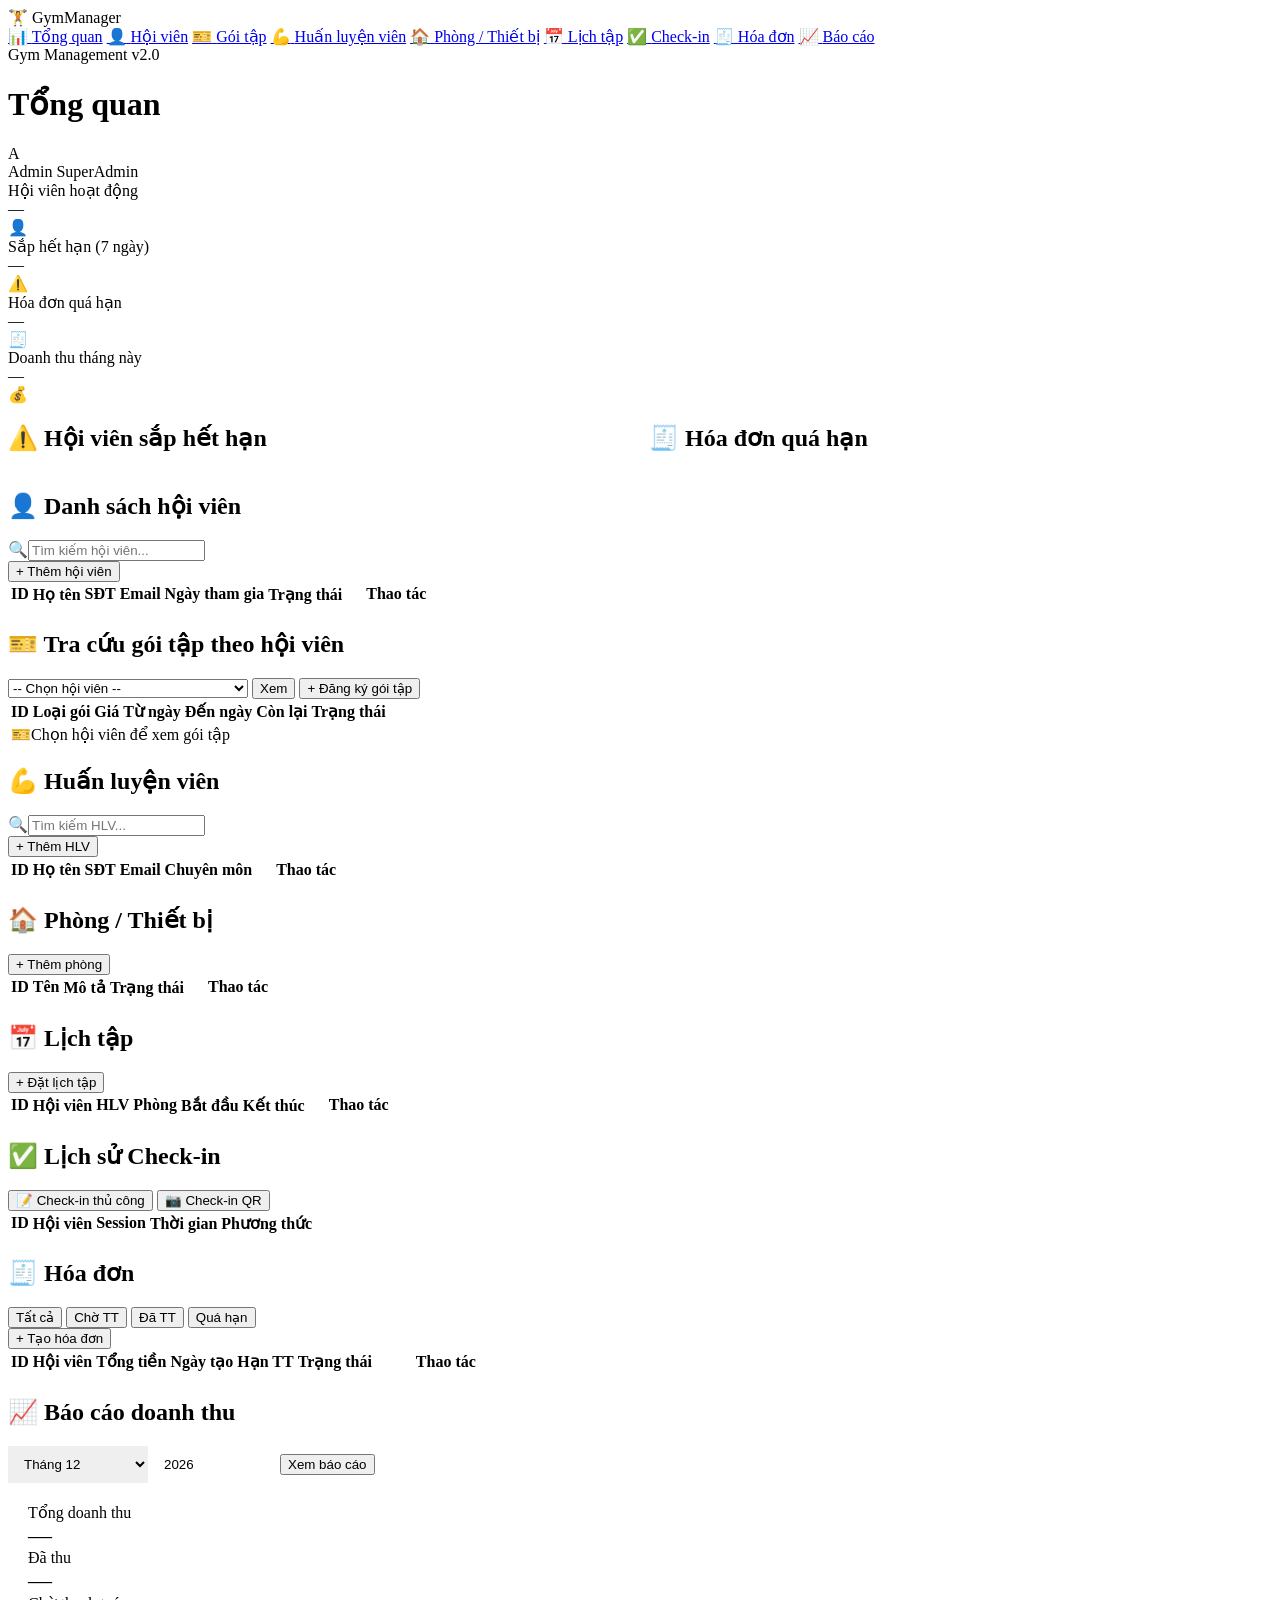
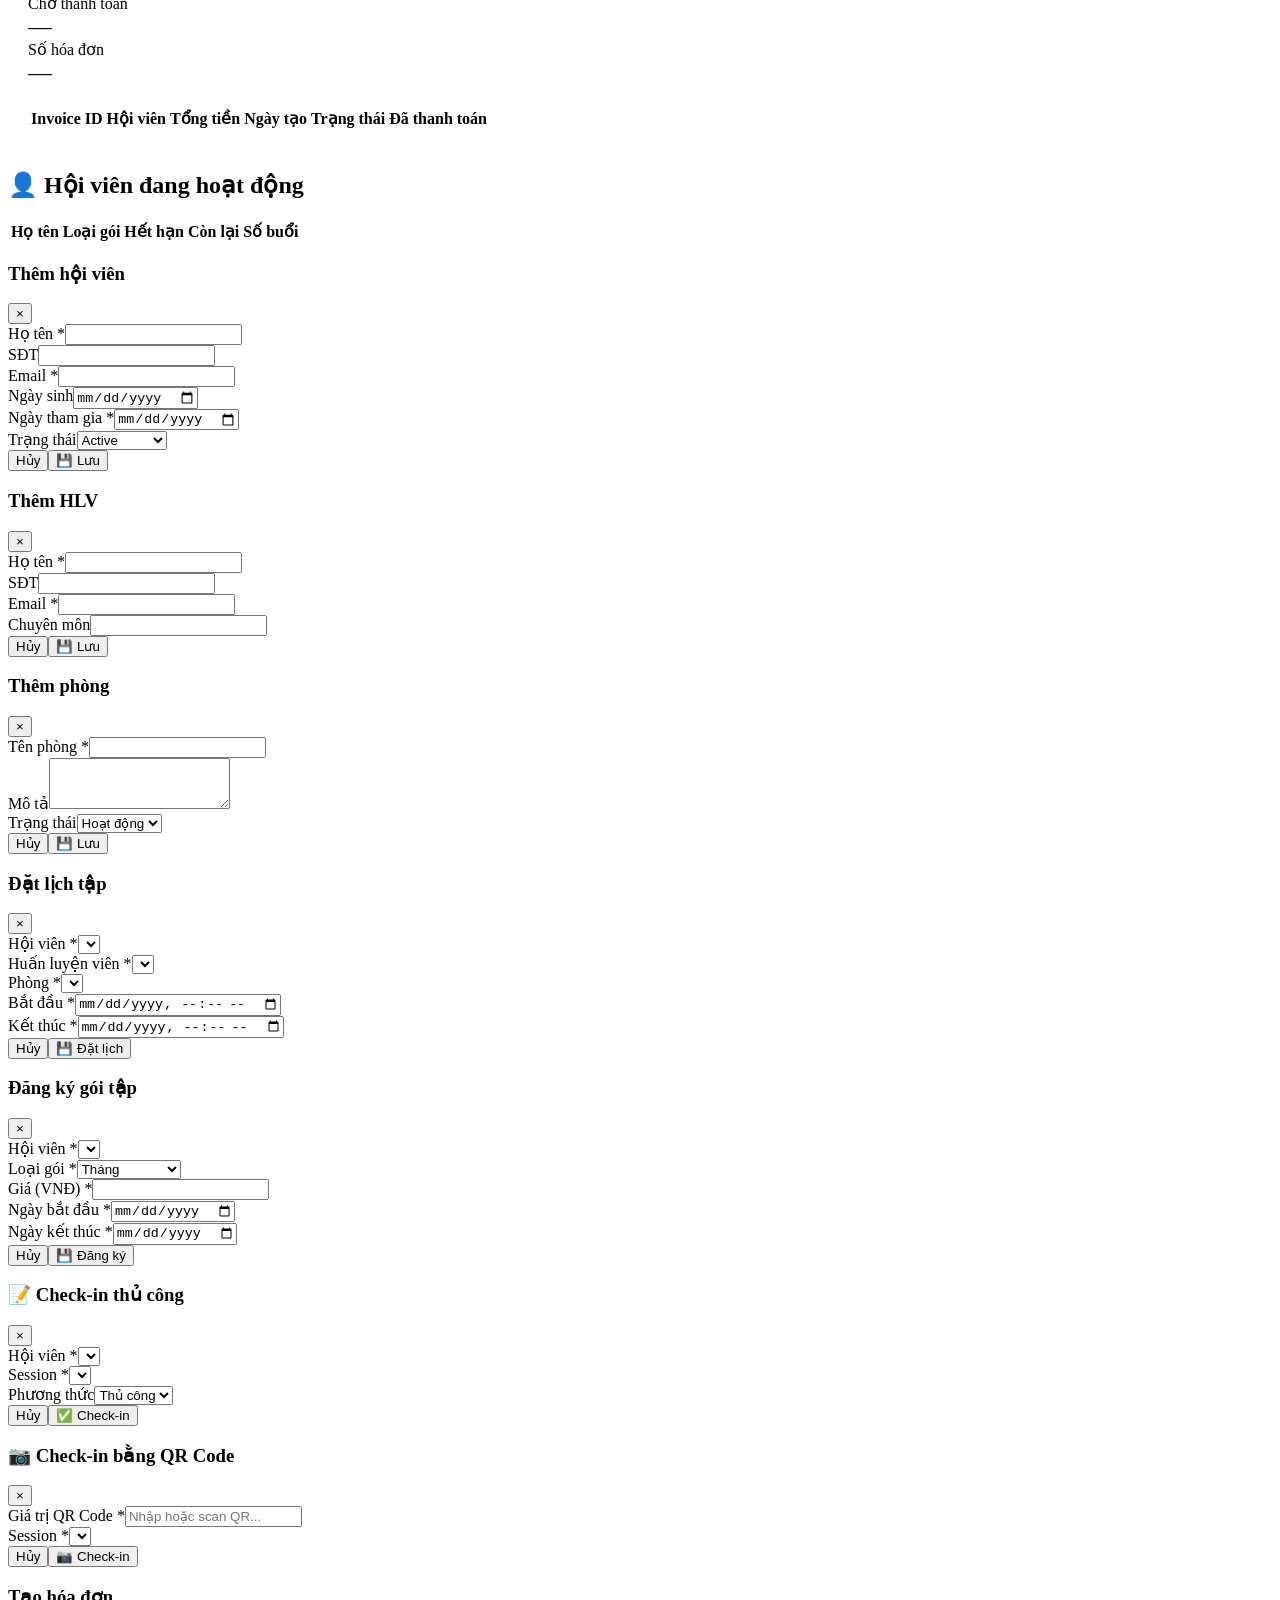
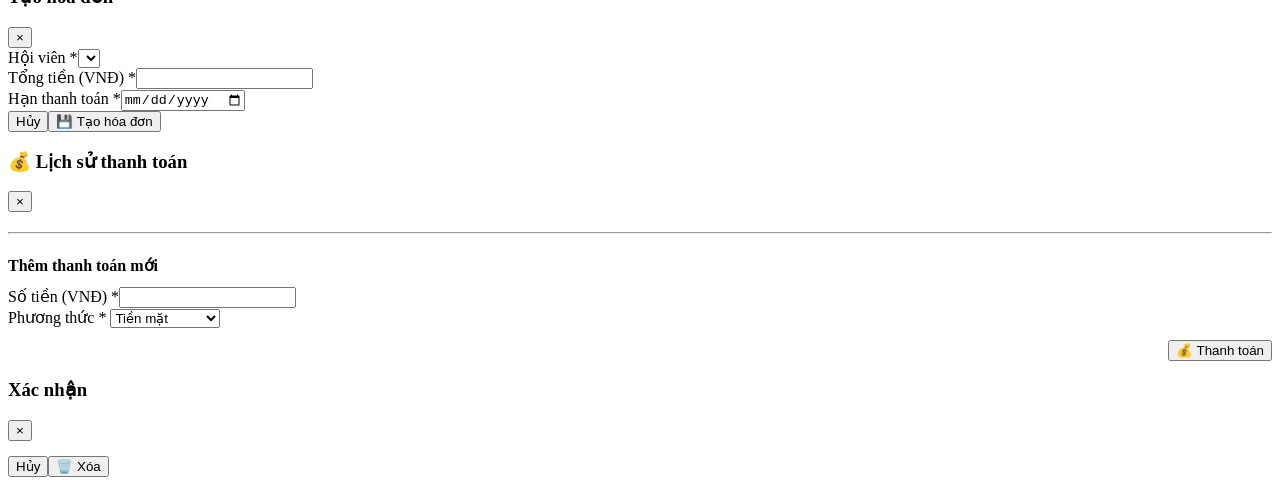
==== GymManegement/wwwroot/index.html @ bf5441c2 "NewUI" ====
<!DOCTYPE html>
<html lang="vi">
<head>
  <meta charset="UTF-8" />
  <meta name="viewport" content="width=device-width, initial-scale=1.0" />
  <title>Gym Management</title>
  <link rel="preconnect" href="https://fonts.googleapis.com" />
  <link href="https://fonts.googleapis.com/css2?family=Inter:wght@400;500;600;700&display=swap" rel="stylesheet" />
  <link rel="stylesheet" href="/css/style.css" />
</head>
<body>

<!-- ══ SIDEBAR ══════════════════════════════════════════════════ -->
<aside id="sidebar">
  <div class="logo">
    <span class="icon">🏋️</span>
    <span>GymManager</span>
  </div>
  <nav>
    <a href="#" data-page="dashboard" class="active"><span class="icon">📊</span> <span>Tổng quan</span></a>
    <a href="#" data-page="members"><span class="icon">👤</span> <span>Hội viên</span></a>
    <a href="#" data-page="memberships"><span class="icon">🎫</span> <span>Gói tập</span></a>
    <a href="#" data-page="trainers"><span class="icon">💪</span> <span>Huấn luyện viên</span></a>
    <a href="#" data-page="facilities"><span class="icon">🏠</span> <span>Phòng / Thiết bị</span></a>
    <a href="#" data-page="schedules"><span class="icon">📅</span> <span>Lịch tập</span></a>
    <a href="#" data-page="checkins"><span class="icon">✅</span> <span>Check-in</span></a>
    <a href="#" data-page="invoices"><span class="icon">🧾</span> <span>Hóa đơn</span></a>
    <a href="#" data-page="reports"><span class="icon">📈</span> <span>Báo cáo</span></a>
  </nav>
  <div class="sidebar-footer">Gym Management v2.0</div>
</aside>

<!-- ══ MAIN ══════════════════════════════════════════════════ -->
<div id="main">
  <header id="topbar">
    <h1 id="topbar-title">Tổng quan</h1>
    <div class="topbar-right">
      <div class="user-menu dropdown" id="userMenu">
        <div class="avatar" id="userAvatar">A</div>
        <div class="user-info">
          <span class="user-name" id="userName">Admin</span>
          <span class="user-role" id="userRole">SuperAdmin</span>
        </div>
      </div>
    </div>
  </header>

  <!-- ────────────── DASHBOARD ────────────── -->
  <div id="page-dashboard" class="page active">
    <div class="page-content">
      <div class="stats-grid" id="dashboard-stats">
        <div class="stat-card blue">
          <div class="stat-header">
            <div class="stat-content">
              <div class="stat-label">Hội viên hoạt động</div>
              <div class="stat-value" id="stat-active">—</div>
            </div>
            <div class="stat-icon">👤</div>
          </div>
        </div>
        <div class="stat-card warn">
          <div class="stat-header">
            <div class="stat-content">
              <div class="stat-label">Sắp hết hạn (7 ngày)</div>
              <div class="stat-value" id="stat-expiring">—</div>
            </div>
            <div class="stat-icon">⚠️</div>
          </div>
        </div>
        <div class="stat-card red">
          <div class="stat-header">
            <div class="stat-content">
              <div class="stat-label">Hóa đơn quá hạn</div>
              <div class="stat-value" id="stat-overdue">—</div>
            </div>
            <div class="stat-icon">🧾</div>
          </div>
        </div>
        <div class="stat-card green">
          <div class="stat-header">
            <div class="stat-content">
              <div class="stat-label">Doanh thu tháng này</div>
              <div class="stat-value" id="stat-revenue">—</div>
            </div>
            <div class="stat-icon">💰</div>
          </div>
        </div>
      </div>

      <div style="display:grid;grid-template-columns:1fr 1fr;gap:18px">
        <div class="card">
          <div class="card-header"><h2>⚠️ Hội viên sắp hết hạn</h2></div>
          <div id="expiring-list" style="padding:0"><div class="loading"><span class="spinner"></span></div></div>
        </div>
        <div class="card">
          <div class="card-header"><h2>🧾 Hóa đơn quá hạn</h2></div>
          <div id="overdue-list" style="padding:0"><div class="loading"><span class="spinner"></span></div></div>
        </div>
      </div>
    </div>
  </div>

  <!-- ────────────── MEMBERS ────────────── -->
  <div id="page-members" class="page">
    <div class="page-content">
      <div class="card">
        <div class="card-header">
          <h2>👤 Danh sách hội viên</h2>
          <div class="card-toolbar">
            <div class="search-input"><span>🔍</span><input id="member-search" placeholder="Tìm kiếm hội viên..." /></div>
            <button class="btn btn-primary" onclick="openAddMember()">+ Thêm hội viên</button>
          </div>
        </div>
        <div class="tbl-wrap">
          <table>
            <thead><tr><th>ID</th><th>Họ tên</th><th>SĐT</th><th>Email</th><th>Ngày tham gia</th><th>Trạng thái</th><th style="width:100px">Thao tác</th></tr></thead>
            <tbody id="members-tbody"><tr><td colspan="7" class="loading"><span class="spinner"></span></td></tr></tbody>
          </table>
        </div>
        <div class="pagination" id="members-pagination"></div>
      </div>
    </div>
  </div>

  <!-- ────────────── MEMBERSHIPS ────────────── -->
  <div id="page-memberships" class="page">
    <div class="page-content">
      <div class="card" style="margin-bottom:18px">
        <div class="card-header">
          <h2>🎫 Tra cứu gói tập theo hội viên</h2>
          <div class="card-toolbar">
            <select id="ms-member-select" class="search-input" style="min-width:240px;padding:0"><option value="">-- Chọn hội viên --</option></select>
            <button class="btn btn-secondary" onclick="loadMemberMemberships()">Xem</button>
            <button class="btn btn-primary" onclick="openAddMembership()">+ Đăng ký gói tập</button>
          </div>
        </div>
        <div class="tbl-wrap">
          <table>
            <thead><tr><th>ID</th><th>Loại gói</th><th>Giá</th><th>Từ ngày</th><th>Đến ngày</th><th>Còn lại</th><th>Trạng thái</th></tr></thead>
            <tbody id="memberships-tbody"><tr><td colspan="7" class="table-empty"><span class="icon">🎫</span>Chọn hội viên để xem gói tập</td></tr></tbody>
          </table>
        </div>
      </div>
    </div>
  </div>

  <!-- ────────────── TRAINERS ────────────── -->
  <div id="page-trainers" class="page">
    <div class="page-content">
      <div class="card">
        <div class="card-header">
          <h2>💪 Huấn luyện viên</h2>
          <div class="card-toolbar">
            <div class="search-input"><span>🔍</span><input id="trainer-search" placeholder="Tìm kiếm HLV..." /></div>
            <button class="btn btn-primary" onclick="openAddTrainer()">+ Thêm HLV</button>
          </div>
        </div>
        <div class="tbl-wrap">
          <table><thead><tr><th>ID</th><th>Họ tên</th><th>SĐT</th><th>Email</th><th>Chuyên môn</th><th style="width:100px">Thao tác</th></tr></thead>
          <tbody id="trainers-tbody"><tr><td colspan="6" class="loading"><span class="spinner"></span></td></tr></tbody></table>
        </div>
        <div class="pagination" id="trainers-pagination"></div>
      </div>
    </div>
  </div>

  <!-- ────────────── FACILITIES ────────────── -->
  <div id="page-facilities" class="page">
    <div class="page-content">
      <div class="card">
        <div class="card-header">
          <h2>🏠 Phòng / Thiết bị</h2>
          <button class="btn btn-primary" onclick="openAddFacility()">+ Thêm phòng</button>
        </div>
        <div class="tbl-wrap">
          <table><thead><tr><th>ID</th><th>Tên</th><th>Mô tả</th><th>Trạng thái</th><th style="width:100px">Thao tác</th></tr></thead>
          <tbody id="facilities-tbody"><tr><td colspan="5" class="loading"><span class="spinner"></span></td></tr></tbody></table>
        </div>
      </div>
    </div>
  </div>

  <!-- ────────────── SCHEDULES ────────────── -->
  <div id="page-schedules" class="page">
    <div class="page-content">
      <div class="card">
        <div class="card-header">
          <h2>📅 Lịch tập</h2>
          <button class="btn btn-primary" onclick="openAddSchedule()">+ Đặt lịch tập</button>
        </div>
        <div class="tbl-wrap">
          <table><thead><tr><th>ID</th><th>Hội viên</th><th>HLV</th><th>Phòng</th><th>Bắt đầu</th><th>Kết thúc</th><th style="width:100px">Thao tác</th></tr></thead>
          <tbody id="schedules-tbody"><tr><td colspan="7" class="loading"><span class="spinner"></span></td></tr></tbody></table>
        </div>
        <div class="pagination" id="schedules-pagination"></div>
      </div>
    </div>
  </div>

  <!-- ────────────── CHECKINS ────────────── -->
  <div id="page-checkins" class="page">
    <div class="page-content">
      <div class="card">
        <div class="card-header">
          <h2>✅ Lịch sử Check-in</h2>
          <div class="card-toolbar">
            <button class="btn btn-secondary" onclick="openManualCheckin()">📝 Check-in thủ công</button>
            <button class="btn btn-primary" onclick="openQRCheckin()">📷 Check-in QR</button>
          </div>
        </div>
        <div class="tbl-wrap">
          <table><thead><tr><th>ID</th><th>Hội viên</th><th>Session</th><th>Thời gian</th><th>Phương thức</th></tr></thead>
          <tbody id="checkins-tbody"><tr><td colspan="5" class="loading"><span class="spinner"></span></td></tr></tbody></table>
        </div>
        <div class="pagination" id="checkins-pagination"></div>
      </div>
    </div>
  </div>

  <!-- ────────────── INVOICES ────────────── -->
  <div id="page-invoices" class="page">
    <div class="page-content">
      <div class="card">
        <div class="card-header">
          <h2>🧾 Hóa đơn</h2>
          <div class="card-toolbar">
            <div class="tabs" id="invoice-tabs">
              <button class="tab-btn active" data-filter="all">Tất cả</button>
              <button class="tab-btn" data-filter="Pending">Chờ TT</button>
              <button class="tab-btn" data-filter="Paid">Đã TT</button>
              <button class="tab-btn" data-filter="Overdue">Quá hạn</button>
            </div>
            <button class="btn btn-primary" onclick="openAddInvoice()">+ Tạo hóa đơn</button>
          </div>
        </div>
        <div class="tbl-wrap">
          <table><thead><tr><th>ID</th><th>Hội viên</th><th>Tổng tiền</th><th>Ngày tạo</th><th>Hạn TT</th><th>Trạng thái</th><th style="width:140px">Thao tác</th></tr></thead>
          <tbody id="invoices-tbody"><tr><td colspan="7" class="loading"><span class="spinner"></span></td></tr></tbody></table>
        </div>
        <div class="pagination" id="invoices-pagination"></div>
      </div>
    </div>
  </div>

  <!-- ────────────── REPORTS ────────────── -->
  <div id="page-reports" class="page">
    <div class="page-content">
      <div class="card" style="margin-bottom:18px">
        <div class="card-header">
          <h2>📈 Báo cáo doanh thu</h2>
          <div class="card-toolbar">
            <select id="rep-month" style="padding:10px 12px;border:1px solid var(--border);border-radius:var(--radius-md);min-width:140px">
              <option value="1">Tháng 1</option><option value="2">Tháng 2</option><option value="3">Tháng 3</option>
              <option value="4">Tháng 4</option><option value="5">Tháng 5</option><option value="6">Tháng 6</option>
              <option value="7">Tháng 7</option><option value="8">Tháng 8</option><option value="9">Tháng 9</option>
              <option value="10">Tháng 10</option><option value="11">Tháng 11</option><option value="12" selected>Tháng 12</option>
            </select>
            <input id="rep-year" type="number" min="2020" max="2030" value="2026" style="padding:10px 12px;border:1px solid var(--border);border-radius:var(--radius-md);width:100px" />
            <button id="btn-load-report" class="btn btn-primary">Xem báo cáo</button>
          </div>
        </div>
        <div class="stats-grid" style="padding:20px">
          <div class="stat-card green"><div class="stat-label">Tổng doanh thu</div><div class="stat-value" id="rep-total" style="font-size:1.5rem">—</div></div>
          <div class="stat-card blue"><div class="stat-label">Đã thu</div><div class="stat-value" id="rep-paid" style="font-size:1.5rem">—</div></div>
          <div class="stat-card warn"><div class="stat-label">Chờ thanh toán</div><div class="stat-value" id="rep-pending" style="font-size:1.5rem">—</div></div>
          <div class="stat-card purple"><div class="stat-label">Số hóa đơn</div><div class="stat-value" id="rep-invoices" style="font-size:1.5rem">—</div></div>
        </div>
        <div class="tbl-wrap" style="padding:0 20px 20px">
          <table><thead><tr><th>Invoice ID</th><th>Hội viên</th><th>Tổng tiền</th><th>Ngày tạo</th><th>Trạng thái</th><th>Đã thanh toán</th></tr></thead>
          <tbody id="report-detail-tbody"></tbody></table>
        </div>
      </div>
      <div class="card">
        <div class="card-header"><h2>👤 Hội viên đang hoạt động</h2></div>
        <div class="tbl-wrap">
          <table><thead><tr><th>Họ tên</th><th>Loại gói</th><th>Hết hạn</th><th>Còn lại</th><th>Số buổi</th></tr></thead>
          <tbody id="active-members-tbody"></tbody></table>
        </div>
      </div>
    </div>
  </div>

</div><!-- /main -->

<!-- ══ TOAST ══════════════════════════════════════════════════ -->
<div id="toast-container"></div>

<!-- ══ MODALS ══════════════════════════════════════════════════ -->

<!-- Member -->
<div id="modal-member" class="modal-backdrop">
  <div class="modal">
    <div class="modal-header"><h3 id="modal-member-title">Thêm hội viên</h3><button class="close-btn" onclick="closeModal('modal-member')">×</button></div>
    <form id="member-form">
      <div class="modal-body">
        <div class="form-grid form-grid-2">
          <div class="form-group"><label>Họ tên *</label><input id="m-fullname" required /></div>
          <div class="form-group"><label>SĐT</label><input id="m-phone" /></div>
          <div class="form-group"><label>Email *</label><input id="m-email" type="email" required /></div>
          <div class="form-group"><label>Ngày sinh</label><input id="m-dob" type="date" /></div>
          <div class="form-group"><label>Ngày tham gia *</label><input id="m-join-date" type="date" required /></div>
          <div class="form-group"><label>Trạng thái</label><select id="m-status"><option value="Active">Active</option><option value="Inactive">Inactive</option><option value="Suspended">Suspended</option></select></div>
        </div>
      </div>
      <div class="modal-footer"><button type="button" class="btn btn-secondary" onclick="closeModal('modal-member')">Hủy</button><button type="submit" class="btn btn-primary">💾 Lưu</button></div>
    </form>
  </div>
</div>

<!-- Trainer -->
<div id="modal-trainer" class="modal-backdrop">
  <div class="modal">
    <div class="modal-header"><h3 id="modal-trainer-title">Thêm HLV</h3><button class="close-btn" onclick="closeModal('modal-trainer')">×</button></div>
    <form id="trainer-form">
      <div class="modal-body">
        <div class="form-grid form-grid-2">
          <div class="form-group"><label>Họ tên *</label><input id="t-fullname" required /></div>
          <div class="form-group"><label>SĐT</label><input id="t-phone" /></div>
          <div class="form-group"><label>Email *</label><input id="t-email" type="email" required /></div>
          <div class="form-group"><label>Chuyên môn</label><input id="t-specialization" /></div>
        </div>
      </div>
      <div class="modal-footer"><button type="button" class="btn btn-secondary" onclick="closeModal('modal-trainer')">Hủy</button><button type="submit" class="btn btn-primary">💾 Lưu</button></div>
    </form>
  </div>
</div>

<!-- Facility -->
<div id="modal-facility" class="modal-backdrop">
  <div class="modal">
    <div class="modal-header"><h3 id="modal-facility-title">Thêm phòng</h3><button class="close-btn" onclick="closeModal('modal-facility')">×</button></div>
    <form id="facility-form">
      <div class="modal-body">
        <div class="form-grid">
          <div class="form-group"><label>Tên phòng *</label><input id="f-name" required /></div>
          <div class="form-group"><label>Mô tả</label><textarea id="f-desc" rows="3"></textarea></div>
          <div class="form-group"><label>Trạng thái</label><select id="f-active"><option value="true">Hoạt động</option><option value="false">Dừng</option></select></div>
        </div>
      </div>
      <div class="modal-footer"><button type="button" class="btn btn-secondary" onclick="closeModal('modal-facility')">Hủy</button><button type="submit" class="btn btn-primary">💾 Lưu</button></div>
    </form>
  </div>
</div>

<!-- Schedule -->
<div id="modal-schedule" class="modal-backdrop">
  <div class="modal">
    <div class="modal-header"><h3>Đặt lịch tập</h3><button class="close-btn" onclick="closeModal('modal-schedule')">×</button></div>
    <form id="sch-form">
      <div class="modal-body">
        <div class="form-grid">
          <div class="form-group"><label>Hội viên *</label><select id="sch-member" required></select></div>
          <div class="form-group"><label>Huấn luyện viên *</label><select id="sch-trainer" required></select></div>
          <div class="form-group"><label>Phòng *</label><select id="sch-facility" required></select></div>
          <div class="form-grid form-grid-2">
            <div class="form-group"><label>Bắt đầu *</label><input id="sch-start" type="datetime-local" required /></div>
            <div class="form-group"><label>Kết thúc *</label><input id="sch-end" type="datetime-local" required /></div>
          </div>
        </div>
      </div>
      <div class="modal-footer"><button type="button" class="btn btn-secondary" onclick="closeModal('modal-schedule')">Hủy</button><button type="submit" class="btn btn-primary">💾 Đặt lịch</button></div>
    </form>
  </div>
</div>

<!-- Membership -->
<div id="modal-membership" class="modal-backdrop">
  <div class="modal">
    <div class="modal-header"><h3>Đăng ký gói tập</h3><button class="close-btn" onclick="closeModal('modal-membership')">×</button></div>
    <form id="membership-form">
      <div class="modal-body">
        <div class="form-grid">
          <div class="form-group"><label>Hội viên *</label><select id="ms-member" required></select></div>
          <div class="form-group"><label>Loại gói *</label><select id="ms-type" required><option value="Monthly">Tháng</option><option value="Quarterly">Quý (3 tháng)</option><option value="Annual">Năm</option></select></div>
          <div class="form-grid form-grid-2">
            <div class="form-group"><label>Giá (VNĐ) *</label><input id="ms-price" type="number" min="0" required /></div>
            <div class="form-group"><label>Ngày bắt đầu *</label><input id="ms-start" type="date" required /></div>
          </div>
          <div class="form-group"><label>Ngày kết thúc *</label><input id="ms-end" type="date" required /></div>
        </div>
      </div>
      <div class="modal-footer"><button type="button" class="btn btn-secondary" onclick="closeModal('modal-membership')">Hủy</button><button type="submit" class="btn btn-primary">💾 Đăng ký</button></div>
    </form>
  </div>
</div>

<!-- Checkin Manual -->
<div id="modal-checkin-manual" class="modal-backdrop">
  <div class="modal">
    <div class="modal-header"><h3>📝 Check-in thủ công</h3><button class="close-btn" onclick="closeModal('modal-checkin-manual')">×</button></div>
    <form id="checkin-manual-form">
      <div class="modal-body">
        <div class="form-grid">
          <div class="form-group"><label>Hội viên *</label><select id="ci-member" required></select></div>
          <div class="form-group"><label>Session *</label><select id="ci-session" required></select></div>
          <div class="form-group"><label>Phương thức</label><select id="ci-method"><option value="Manual">Thủ công</option><option value="Card">Thẻ</option></select></div>
        </div>
      </div>
      <div class="modal-footer"><button type="button" class="btn btn-secondary" onclick="closeModal('modal-checkin-manual')">Hủy</button><button type="submit" class="btn btn-primary">✅ Check-in</button></div>
    </form>
  </div>
</div>

<!-- QR Checkin -->
<div id="modal-qr-checkin" class="modal-backdrop">
  <div class="modal">
    <div class="modal-header"><h3>📷 Check-in bằng QR Code</h3><button class="close-btn" onclick="closeModal('modal-qr-checkin')">×</button></div>
    <form id="qr-form">
      <div class="modal-body">
        <div class="form-grid">
          <div class="form-group"><label>Giá trị QR Code *</label><input id="qr-value" placeholder="Nhập hoặc scan QR..." required /></div>
          <div class="form-group"><label>Session *</label><select id="qr-session" required></select></div>
        </div>
      </div>
      <div class="modal-footer"><button type="button" class="btn btn-secondary" onclick="closeModal('modal-qr-checkin')">Hủy</button><button type="submit" class="btn btn-success">📷 Check-in</button></div>
    </form>
  </div>
</div>

<!-- Invoice -->
<div id="modal-invoice" class="modal-backdrop">
  <div class="modal">
    <div class="modal-header"><h3>Tạo hóa đơn</h3><button class="close-btn" onclick="closeModal('modal-invoice')">×</button></div>
    <form id="invoice-form">
      <div class="modal-body">
        <div class="form-grid">
          <div class="form-group"><label>Hội viên *</label><select id="inv-member" required></select></div>
          <div class="form-group"><label>Tổng tiền (VNĐ) *</label><input id="inv-amount" type="number" min="0" required /></div>
          <div class="form-group"><label>Hạn thanh toán *</label><input id="inv-due" type="date" required /></div>
        </div>
      </div>
      <div class="modal-footer"><button type="button" class="btn btn-secondary" onclick="closeModal('modal-invoice')">Hủy</button><button type="submit" class="btn btn-primary">💾 Tạo hóa đơn</button></div>
    </form>
  </div>
</div>

<!-- Payments -->
<div id="modal-payments" class="modal-backdrop">
  <div class="modal">
    <div class="modal-header"><h3>💰 Lịch sử thanh toán</h3><button class="close-btn" onclick="closeModal('modal-payments')">×</button></div>
    <div class="modal-body">
      <div id="payment-list" style="margin-bottom:20px"></div>
      <hr style="margin:16px 0;border-color:var(--border)" />
      <h4 style="margin-bottom:12px">Thêm thanh toán mới</h4>
      <form id="payment-form">
        <input type="hidden" id="pay-invoice-id" />
        <div class="form-grid form-grid-2">
          <div class="form-group"><label>Số tiền (VNĐ) *</label><input id="pay-amount" type="number" min="0" required /></div>
          <div class="form-group"><label>Phương thức *</label>
            <select id="pay-method"><option value="Cash">Tiền mặt</option><option value="BankTransfer">Chuyển khoản</option><option value="Card">Thẻ</option><option value="MoMo">MoMo</option><option value="ZaloPay">ZaloPay</option></select>
          </div>
        </div>
        <div style="margin-top:12px;text-align:right"><button type="submit" class="btn btn-success">💰 Thanh toán</button></div>
      </form>
    </div>
  </div>
</div>

<!-- Confirm Delete -->
<div id="modal-confirm" class="modal-backdrop">
  <div class="modal" style="max-width:400px">
    <div class="modal-header"><h3>Xác nhận</h3><button class="close-btn" onclick="closeModal('modal-confirm')">×</button></div>
    <div class="modal-body"><p id="confirm-msg" style="font-size:.9rem"></p></div>
    <div class="modal-footer"><button class="btn btn-secondary" onclick="closeModal('modal-confirm')">Hủy</button><button id="confirm-ok" class="btn btn-danger">🗑️ Xóa</button></div>
  </div>
</div>

<!-- ══ SCRIPTS ════════════════════════════════════════════════ -->
<script src="/js/api.js"></script>
<script src="/js/app.js"></script>
<script src="/js/pages/dashboard.js"></script>
<script src="/js/pages/members.js"></script>
<script src="/js/pages/memberships.js"></script>
<script src="/js/pages/trainers.js"></script>
<script src="/js/pages/facilities.js"></script>
<script src="/js/pages/schedules.js"></script>
<script src="/js/pages/checkins.js"></script>
<script src="/js/pages/invoices.js"></script>
<script src="/js/pages/reports.js"></script>

<script>
  // Clock
  setInterval(() => {
    document.getElementById('clock').textContent = new Date().toLocaleTimeString('vi-VN');
  }, 1000);
</script>
</body>
</html>
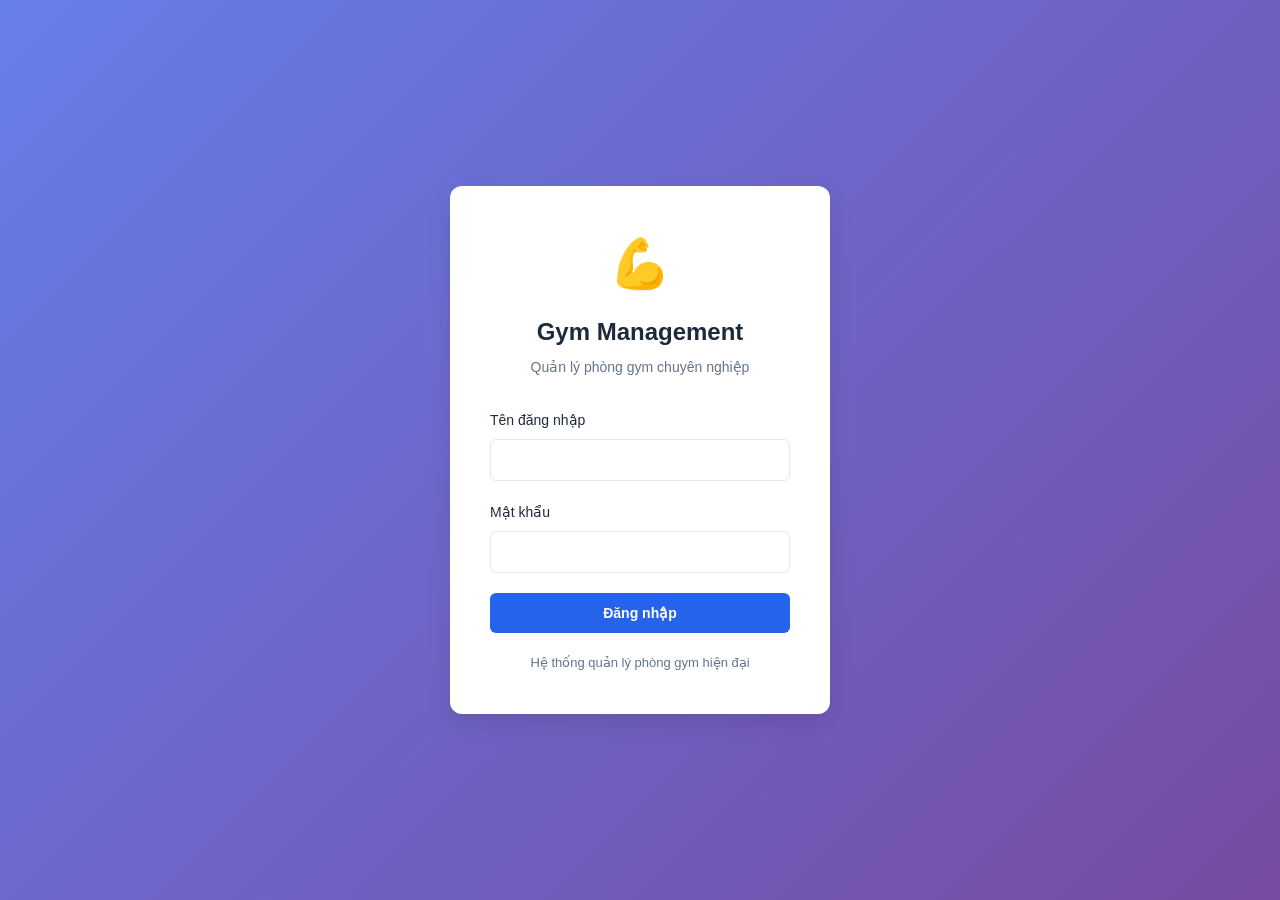
==== commit e9db6a49: "feat: build complete frontend infrastructure from scratch - Create clean professional login page (no" ====
--- a/GymManegement/wwwroot/index.html
+++ b/GymManegement/wwwroot/index.html
@@ -1,488 +1,81 @@
 <!DOCTYPE html>
 <html lang="vi">
 <head>
-  <meta charset="UTF-8" />
-  <meta name="viewport" content="width=device-width, initial-scale=1.0" />
-  <title>Gym Management</title>
-  <link rel="preconnect" href="https://fonts.googleapis.com" />
-  <link href="https://fonts.googleapis.com/css2?family=Inter:wght@400;500;600;700&display=swap" rel="stylesheet" />
-  <link rel="stylesheet" href="/css/style.css" />
+    <meta charset="UTF-8">
+    <meta name="viewport" content="width=device-width, initial-scale=1.0">
+    <title>Dashboard - Gym Management</title>
+    <link rel="stylesheet" href="css/style.css">
 </head>
 <body>
-
-<!-- ══ SIDEBAR ══════════════════════════════════════════════════ -->
-<aside id="sidebar">
-  <div class="logo">
-    <span class="icon">🏋️</span>
-    <span>GymManager</span>
-  </div>
-  <nav>
-    <a href="#" data-page="dashboard" class="active"><span class="icon">📊</span> <span>Tổng quan</span></a>
-    <a href="#" data-page="members"><span class="icon">👤</span> <span>Hội viên</span></a>
-    <a href="#" data-page="memberships"><span class="icon">🎫</span> <span>Gói tập</span></a>
-    <a href="#" data-page="trainers"><span class="icon">💪</span> <span>Huấn luyện viên</span></a>
-    <a href="#" data-page="facilities"><span class="icon">🏠</span> <span>Phòng / Thiết bị</span></a>
-    <a href="#" data-page="schedules"><span class="icon">📅</span> <span>Lịch tập</span></a>
-    <a href="#" data-page="checkins"><span class="icon">✅</span> <span>Check-in</span></a>
-    <a href="#" data-page="invoices"><span class="icon">🧾</span> <span>Hóa đơn</span></a>
-    <a href="#" data-page="reports"><span class="icon">📈</span> <span>Báo cáo</span></a>
-  </nav>
-  <div class="sidebar-footer">Gym Management v2.0</div>
-</aside>
-
-<!-- ══ MAIN ══════════════════════════════════════════════════ -->
-<div id="main">
-  <header id="topbar">
-    <h1 id="topbar-title">Tổng quan</h1>
-    <div class="topbar-right">
-      <div class="user-menu dropdown" id="userMenu">
-        <div class="avatar" id="userAvatar">A</div>
-        <div class="user-info">
-          <span class="user-name" id="userName">Admin</span>
-          <span class="user-role" id="userRole">SuperAdmin</span>
+    <div class="app-container">
+        <!-- Sidebar Navigation -->
+        <aside id="sidebar" class="sidebar">
+            <div class="sidebar-header">
+                <div class="gym-logo">💪</div>
+                <h2>Gym Manager</h2>
+            </div>
+            <nav id="sidebarNav" class="sidebar-nav">
+                <!-- Navigation items will be dynamically generated based on role -->
+            </nav>
+        </aside>
+        
+        <!-- Main Content Area -->
+        <div class="main-wrapper">
+            <!-- Top Header Bar -->
+            <header class="top-header">
+                <button id="menuToggle" class="menu-toggle">☰</button>
+                <div class="header-info">
+                    <span id="userInfo" class="user-info"></span>
+                    <button id="logoutBtn" class="btn-logout">Đăng xuất</button>
+                </div>
+            </header>
+            
+            <!-- Main Content -->
+            <main id="main-content" class="main-content">
+                <!-- Page content will be dynamically loaded here -->
+            </main>
         </div>
-      </div>
     </div>
-  </header>
-
-  <!-- ────────────── DASHBOARD ────────────── -->
-  <div id="page-dashboard" class="page active">
-    <div class="page-content">
-      <div class="stats-grid" id="dashboard-stats">
-        <div class="stat-card blue">
-          <div class="stat-header">
-            <div class="stat-content">
-              <div class="stat-label">Hội viên hoạt động</div>
-              <div class="stat-value" id="stat-active">—</div>
-            </div>
-            <div class="stat-icon">👤</div>
-          </div>
-        </div>
-        <div class="stat-card warn">
-          <div class="stat-header">
-            <div class="stat-content">
-              <div class="stat-label">Sắp hết hạn (7 ngày)</div>
-              <div class="stat-value" id="stat-expiring">—</div>
-            </div>
-            <div class="stat-icon">⚠️</div>
-          </div>
-        </div>
-        <div class="stat-card red">
-          <div class="stat-header">
-            <div class="stat-content">
-              <div class="stat-label">Hóa đơn quá hạn</div>
-              <div class="stat-value" id="stat-overdue">—</div>
-            </div>
-            <div class="stat-icon">🧾</div>
-          </div>
-        </div>
-        <div class="stat-card green">
-          <div class="stat-header">
-            <div class="stat-content">
-              <div class="stat-label">Doanh thu tháng này</div>
-              <div class="stat-value" id="stat-revenue">—</div>
-            </div>
-            <div class="stat-icon">💰</div>
-          </div>
-        </div>
-      </div>
-
-      <div style="display:grid;grid-template-columns:1fr 1fr;gap:18px">
-        <div class="card">
-          <div class="card-header"><h2>⚠️ Hội viên sắp hết hạn</h2></div>
-          <div id="expiring-list" style="padding:0"><div class="loading"><span class="spinner"></span></div></div>
-        </div>
-        <div class="card">
-          <div class="card-header"><h2>🧾 Hóa đơn quá hạn</h2></div>
-          <div id="overdue-list" style="padding:0"><div class="loading"><span class="spinner"></span></div></div>
-        </div>
-      </div>
+    
+    <!-- Toast Notification -->
+    <div id="toast" class="toast"></div>
+    
+    <!-- Loading Spinner -->
+    <div id="loadingSpinner" class="loading-spinner" style="display: none;">
+        <div class="spinner"></div>
     </div>
-  </div>
-
-  <!-- ────────────── MEMBERS ────────────── -->
-  <div id="page-members" class="page">
-    <div class="page-content">
-      <div class="card">
-        <div class="card-header">
-          <h2>👤 Danh sách hội viên</h2>
-          <div class="card-toolbar">
-            <div class="search-input"><span>🔍</span><input id="member-search" placeholder="Tìm kiếm hội viên..." /></div>
-            <button class="btn btn-primary" onclick="openAddMember()">+ Thêm hội viên</button>
-          </div>
-        </div>
-        <div class="tbl-wrap">
-          <table>
-            <thead><tr><th>ID</th><th>Họ tên</th><th>SĐT</th><th>Email</th><th>Ngày tham gia</th><th>Trạng thái</th><th style="width:100px">Thao tác</th></tr></thead>
-            <tbody id="members-tbody"><tr><td colspan="7" class="loading"><span class="spinner"></span></td></tr></tbody>
-          </table>
-        </div>
-        <div class="pagination" id="members-pagination"></div>
-      </div>
-    </div>
-  </div>
-
-  <!-- ────────────── MEMBERSHIPS ────────────── -->
-  <div id="page-memberships" class="page">
-    <div class="page-content">
-      <div class="card" style="margin-bottom:18px">
-        <div class="card-header">
-          <h2>🎫 Tra cứu gói tập theo hội viên</h2>
-          <div class="card-toolbar">
-            <select id="ms-member-select" class="search-input" style="min-width:240px;padding:0"><option value="">-- Chọn hội viên --</option></select>
-            <button class="btn btn-secondary" onclick="loadMemberMemberships()">Xem</button>
-            <button class="btn btn-primary" onclick="openAddMembership()">+ Đăng ký gói tập</button>
-          </div>
-        </div>
-        <div class="tbl-wrap">
-          <table>
-            <thead><tr><th>ID</th><th>Loại gói</th><th>Giá</th><th>Từ ngày</th><th>Đến ngày</th><th>Còn lại</th><th>Trạng thái</th></tr></thead>
-            <tbody id="memberships-tbody"><tr><td colspan="7" class="table-empty"><span class="icon">🎫</span>Chọn hội viên để xem gói tập</td></tr></tbody>
-          </table>
-        </div>
-      </div>
-    </div>
-  </div>
-
-  <!-- ────────────── TRAINERS ────────────── -->
-  <div id="page-trainers" class="page">
-    <div class="page-content">
-      <div class="card">
-        <div class="card-header">
-          <h2>💪 Huấn luyện viên</h2>
-          <div class="card-toolbar">
-            <div class="search-input"><span>🔍</span><input id="trainer-search" placeholder="Tìm kiếm HLV..." /></div>
-            <button class="btn btn-primary" onclick="openAddTrainer()">+ Thêm HLV</button>
-          </div>
-        </div>
-        <div class="tbl-wrap">
-          <table><thead><tr><th>ID</th><th>Họ tên</th><th>SĐT</th><th>Email</th><th>Chuyên môn</th><th style="width:100px">Thao tác</th></tr></thead>
-          <tbody id="trainers-tbody"><tr><td colspan="6" class="loading"><span class="spinner"></span></td></tr></tbody></table>
-        </div>
-        <div class="pagination" id="trainers-pagination"></div>
-      </div>
-    </div>
-  </div>
-
-  <!-- ────────────── FACILITIES ────────────── -->
-  <div id="page-facilities" class="page">
-    <div class="page-content">
-      <div class="card">
-        <div class="card-header">
-          <h2>🏠 Phòng / Thiết bị</h2>
-          <button class="btn btn-primary" onclick="openAddFacility()">+ Thêm phòng</button>
-        </div>
-        <div class="tbl-wrap">
-          <table><thead><tr><th>ID</th><th>Tên</th><th>Mô tả</th><th>Trạng thái</th><th style="width:100px">Thao tác</th></tr></thead>
-          <tbody id="facilities-tbody"><tr><td colspan="5" class="loading"><span class="spinner"></span></td></tr></tbody></table>
-        </div>
-      </div>
-    </div>
-  </div>
-
-  <!-- ────────────── SCHEDULES ────────────── -->
-  <div id="page-schedules" class="page">
-    <div class="page-content">
-      <div class="card">
-        <div class="card-header">
-          <h2>📅 Lịch tập</h2>
-          <button class="btn btn-primary" onclick="openAddSchedule()">+ Đặt lịch tập</button>
-        </div>
-        <div class="tbl-wrap">
-          <table><thead><tr><th>ID</th><th>Hội viên</th><th>HLV</th><th>Phòng</th><th>Bắt đầu</th><th>Kết thúc</th><th style="width:100px">Thao tác</th></tr></thead>
-          <tbody id="schedules-tbody"><tr><td colspan="7" class="loading"><span class="spinner"></span></td></tr></tbody></table>
-        </div>
-        <div class="pagination" id="schedules-pagination"></div>
-      </div>
-    </div>
-  </div>
-
-  <!-- ────────────── CHECKINS ────────────── -->
-  <div id="page-checkins" class="page">
-    <div class="page-content">
-      <div class="card">
-        <div class="card-header">
-          <h2>✅ Lịch sử Check-in</h2>
-          <div class="card-toolbar">
-            <button class="btn btn-secondary" onclick="openManualCheckin()">📝 Check-in thủ công</button>
-            <button class="btn btn-primary" onclick="openQRCheckin()">📷 Check-in QR</button>
-          </div>
-        </div>
-        <div class="tbl-wrap">
-          <table><thead><tr><th>ID</th><th>Hội viên</th><th>Session</th><th>Thời gian</th><th>Phương thức</th></tr></thead>
-          <tbody id="checkins-tbody"><tr><td colspan="5" class="loading"><span class="spinner"></span></td></tr></tbody></table>
-        </div>
-        <div class="pagination" id="checkins-pagination"></div>
-      </div>
-    </div>
-  </div>
-
-  <!-- ────────────── INVOICES ────────────── -->
-  <div id="page-invoices" class="page">
-    <div class="page-content">
-      <div class="card">
-        <div class="card-header">
-          <h2>🧾 Hóa đơn</h2>
-          <div class="card-toolbar">
-            <div class="tabs" id="invoice-tabs">
-              <button class="tab-btn active" data-filter="all">Tất cả</button>
-              <button class="tab-btn" data-filter="Pending">Chờ TT</button>
-              <button class="tab-btn" data-filter="Paid">Đã TT</button>
-              <button class="tab-btn" data-filter="Overdue">Quá hạn</button>
-            </div>
-            <button class="btn btn-primary" onclick="openAddInvoice()">+ Tạo hóa đơn</button>
-          </div>
-        </div>
-        <div class="tbl-wrap">
-          <table><thead><tr><th>ID</th><th>Hội viên</th><th>Tổng tiền</th><th>Ngày tạo</th><th>Hạn TT</th><th>Trạng thái</th><th style="width:140px">Thao tác</th></tr></thead>
-          <tbody id="invoices-tbody"><tr><td colspan="7" class="loading"><span class="spinner"></span></td></tr></tbody></table>
-        </div>
-        <div class="pagination" id="invoices-pagination"></div>
-      </div>
-    </div>
-  </div>
-
-  <!-- ────────────── REPORTS ────────────── -->
-  <div id="page-reports" class="page">
-    <div class="page-content">
-      <div class="card" style="margin-bottom:18px">
-        <div class="card-header">
-          <h2>📈 Báo cáo doanh thu</h2>
-          <div class="card-toolbar">
-            <select id="rep-month" style="padding:10px 12px;border:1px solid var(--border);border-radius:var(--radius-md);min-width:140px">
-              <option value="1">Tháng 1</option><option value="2">Tháng 2</option><option value="3">Tháng 3</option>
-              <option value="4">Tháng 4</option><option value="5">Tháng 5</option><option value="6">Tháng 6</option>
-              <option value="7">Tháng 7</option><option value="8">Tháng 8</option><option value="9">Tháng 9</option>
-              <option value="10">Tháng 10</option><option value="11">Tháng 11</option><option value="12" selected>Tháng 12</option>
-            </select>
-            <input id="rep-year" type="number" min="2020" max="2030" value="2026" style="padding:10px 12px;border:1px solid var(--border);border-radius:var(--radius-md);width:100px" />
-            <button id="btn-load-report" class="btn btn-primary">Xem báo cáo</button>
-          </div>
-        </div>
-        <div class="stats-grid" style="padding:20px">
-          <div class="stat-card green"><div class="stat-label">Tổng doanh thu</div><div class="stat-value" id="rep-total" style="font-size:1.5rem">—</div></div>
-          <div class="stat-card blue"><div class="stat-label">Đã thu</div><div class="stat-value" id="rep-paid" style="font-size:1.5rem">—</div></div>
-          <div class="stat-card warn"><div class="stat-label">Chờ thanh toán</div><div class="stat-value" id="rep-pending" style="font-size:1.5rem">—</div></div>
-          <div class="stat-card purple"><div class="stat-label">Số hóa đơn</div><div class="stat-value" id="rep-invoices" style="font-size:1.5rem">—</div></div>
-        </div>
-        <div class="tbl-wrap" style="padding:0 20px 20px">
-          <table><thead><tr><th>Invoice ID</th><th>Hội viên</th><th>Tổng tiền</th><th>Ngày tạo</th><th>Trạng thái</th><th>Đã thanh toán</th></tr></thead>
-          <tbody id="report-detail-tbody"></tbody></table>
-        </div>
-      </div>
-      <div class="card">
-        <div class="card-header"><h2>👤 Hội viên đang hoạt động</h2></div>
-        <div class="tbl-wrap">
-          <table><thead><tr><th>Họ tên</th><th>Loại gói</th><th>Hết hạn</th><th>Còn lại</th><th>Số buổi</th></tr></thead>
-          <tbody id="active-members-tbody"></tbody></table>
-        </div>
-      </div>
-    </div>
-  </div>
-
-</div><!-- /main -->
-
-<!-- ══ TOAST ══════════════════════════════════════════════════ -->
-<div id="toast-container"></div>
-
-<!-- ══ MODALS ══════════════════════════════════════════════════ -->
-
-<!-- Member -->
-<div id="modal-member" class="modal-backdrop">
-  <div class="modal">
-    <div class="modal-header"><h3 id="modal-member-title">Thêm hội viên</h3><button class="close-btn" onclick="closeModal('modal-member')">×</button></div>
-    <form id="member-form">
-      <div class="modal-body">
-        <div class="form-grid form-grid-2">
-          <div class="form-group"><label>Họ tên *</label><input id="m-fullname" required /></div>
-          <div class="form-group"><label>SĐT</label><input id="m-phone" /></div>
-          <div class="form-group"><label>Email *</label><input id="m-email" type="email" required /></div>
-          <div class="form-group"><label>Ngày sinh</label><input id="m-dob" type="date" /></div>
-          <div class="form-group"><label>Ngày tham gia *</label><input id="m-join-date" type="date" required /></div>
-          <div class="form-group"><label>Trạng thái</label><select id="m-status"><option value="Active">Active</option><option value="Inactive">Inactive</option><option value="Suspended">Suspended</option></select></div>
-        </div>
-      </div>
-      <div class="modal-footer"><button type="button" class="btn btn-secondary" onclick="closeModal('modal-member')">Hủy</button><button type="submit" class="btn btn-primary">💾 Lưu</button></div>
-    </form>
-  </div>
-</div>
-
-<!-- Trainer -->
-<div id="modal-trainer" class="modal-backdrop">
-  <div class="modal">
-    <div class="modal-header"><h3 id="modal-trainer-title">Thêm HLV</h3><button class="close-btn" onclick="closeModal('modal-trainer')">×</button></div>
-    <form id="trainer-form">
-      <div class="modal-body">
-        <div class="form-grid form-grid-2">
-          <div class="form-group"><label>Họ tên *</label><input id="t-fullname" required /></div>
-          <div class="form-group"><label>SĐT</label><input id="t-phone" /></div>
-          <div class="form-group"><label>Email *</label><input id="t-email" type="email" required /></div>
-          <div class="form-group"><label>Chuyên môn</label><input id="t-specialization" /></div>
-        </div>
-      </div>
-      <div class="modal-footer"><button type="button" class="btn btn-secondary" onclick="closeModal('modal-trainer')">Hủy</button><button type="submit" class="btn btn-primary">💾 Lưu</button></div>
-    </form>
-  </div>
-</div>
-
-<!-- Facility -->
-<div id="modal-facility" class="modal-backdrop">
-  <div class="modal">
-    <div class="modal-header"><h3 id="modal-facility-title">Thêm phòng</h3><button class="close-btn" onclick="closeModal('modal-facility')">×</button></div>
-    <form id="facility-form">
-      <div class="modal-body">
-        <div class="form-grid">
-          <div class="form-group"><label>Tên phòng *</label><input id="f-name" required /></div>
-          <div class="form-group"><label>Mô tả</label><textarea id="f-desc" rows="3"></textarea></div>
-          <div class="form-group"><label>Trạng thái</label><select id="f-active"><option value="true">Hoạt động</option><option value="false">Dừng</option></select></div>
-        </div>
-      </div>
-      <div class="modal-footer"><button type="button" class="btn btn-secondary" onclick="closeModal('modal-facility')">Hủy</button><button type="submit" class="btn btn-primary">💾 Lưu</button></div>
-    </form>
-  </div>
-</div>
-
-<!-- Schedule -->
-<div id="modal-schedule" class="modal-backdrop">
-  <div class="modal">
-    <div class="modal-header"><h3>Đặt lịch tập</h3><button class="close-btn" onclick="closeModal('modal-schedule')">×</button></div>
-    <form id="sch-form">
-      <div class="modal-body">
-        <div class="form-grid">
-          <div class="form-group"><label>Hội viên *</label><select id="sch-member" required></select></div>
-          <div class="form-group"><label>Huấn luyện viên *</label><select id="sch-trainer" required></select></div>
-          <div class="form-group"><label>Phòng *</label><select id="sch-facility" required></select></div>
-          <div class="form-grid form-grid-2">
-            <div class="form-group"><label>Bắt đầu *</label><input id="sch-start" type="datetime-local" required /></div>
-            <div class="form-group"><label>Kết thúc *</label><input id="sch-end" type="datetime-local" required /></div>
-          </div>
-        </div>
-      </div>
-      <div class="modal-footer"><button type="button" class="btn btn-secondary" onclick="closeModal('modal-schedule')">Hủy</button><button type="submit" class="btn btn-primary">💾 Đặt lịch</button></div>
-    </form>
-  </div>
-</div>
-
-<!-- Membership -->
-<div id="modal-membership" class="modal-backdrop">
-  <div class="modal">
-    <div class="modal-header"><h3>Đăng ký gói tập</h3><button class="close-btn" onclick="closeModal('modal-membership')">×</button></div>
-    <form id="membership-form">
-      <div class="modal-body">
-        <div class="form-grid">
-          <div class="form-group"><label>Hội viên *</label><select id="ms-member" required></select></div>
-          <div class="form-group"><label>Loại gói *</label><select id="ms-type" required><option value="Monthly">Tháng</option><option value="Quarterly">Quý (3 tháng)</option><option value="Annual">Năm</option></select></div>
-          <div class="form-grid form-grid-2">
-            <div class="form-group"><label>Giá (VNĐ) *</label><input id="ms-price" type="number" min="0" required /></div>
-            <div class="form-group"><label>Ngày bắt đầu *</label><input id="ms-start" type="date" required /></div>
-          </div>
-          <div class="form-group"><label>Ngày kết thúc *</label><input id="ms-end" type="date" required /></div>
-        </div>
-      </div>
-      <div class="modal-footer"><button type="button" class="btn btn-secondary" onclick="closeModal('modal-membership')">Hủy</button><button type="submit" class="btn btn-primary">💾 Đăng ký</button></div>
-    </form>
-  </div>
-</div>
-
-<!-- Checkin Manual -->
-<div id="modal-checkin-manual" class="modal-backdrop">
-  <div class="modal">
-    <div class="modal-header"><h3>📝 Check-in thủ công</h3><button class="close-btn" onclick="closeModal('modal-checkin-manual')">×</button></div>
-    <form id="checkin-manual-form">
-      <div class="modal-body">
-        <div class="form-grid">
-          <div class="form-group"><label>Hội viên *</label><select id="ci-member" required></select></div>
-          <div class="form-group"><label>Session *</label><select id="ci-session" required></select></div>
-          <div class="form-group"><label>Phương thức</label><select id="ci-method"><option value="Manual">Thủ công</option><option value="Card">Thẻ</option></select></div>
-        </div>
-      </div>
-      <div class="modal-footer"><button type="button" class="btn btn-secondary" onclick="closeModal('modal-checkin-manual')">Hủy</button><button type="submit" class="btn btn-primary">✅ Check-in</button></div>
-    </form>
-  </div>
-</div>
-
-<!-- QR Checkin -->
-<div id="modal-qr-checkin" class="modal-backdrop">
-  <div class="modal">
-    <div class="modal-header"><h3>📷 Check-in bằng QR Code</h3><button class="close-btn" onclick="closeModal('modal-qr-checkin')">×</button></div>
-    <form id="qr-form">
-      <div class="modal-body">
-        <div class="form-grid">
-          <div class="form-group"><label>Giá trị QR Code *</label><input id="qr-value" placeholder="Nhập hoặc scan QR..." required /></div>
-          <div class="form-group"><label>Session *</label><select id="qr-session" required></select></div>
-        </div>
-      </div>
-      <div class="modal-footer"><button type="button" class="btn btn-secondary" onclick="closeModal('modal-qr-checkin')">Hủy</button><button type="submit" class="btn btn-success">📷 Check-in</button></div>
-    </form>
-  </div>
-</div>
-
-<!-- Invoice -->
-<div id="modal-invoice" class="modal-backdrop">
-  <div class="modal">
-    <div class="modal-header"><h3>Tạo hóa đơn</h3><button class="close-btn" onclick="closeModal('modal-invoice')">×</button></div>
-    <form id="invoice-form">
-      <div class="modal-body">
-        <div class="form-grid">
-          <div class="form-group"><label>Hội viên *</label><select id="inv-member" required></select></div>
-          <div class="form-group"><label>Tổng tiền (VNĐ) *</label><input id="inv-amount" type="number" min="0" required /></div>
-          <div class="form-group"><label>Hạn thanh toán *</label><input id="inv-due" type="date" required /></div>
-        </div>
-      </div>
-      <div class="modal-footer"><button type="button" class="btn btn-secondary" onclick="closeModal('modal-invoice')">Hủy</button><button type="submit" class="btn btn-primary">💾 Tạo hóa đơn</button></div>
-    </form>
-  </div>
-</div>
-
-<!-- Payments -->
-<div id="modal-payments" class="modal-backdrop">
-  <div class="modal">
-    <div class="modal-header"><h3>💰 Lịch sử thanh toán</h3><button class="close-btn" onclick="closeModal('modal-payments')">×</button></div>
-    <div class="modal-body">
-      <div id="payment-list" style="margin-bottom:20px"></div>
-      <hr style="margin:16px 0;border-color:var(--border)" />
-      <h4 style="margin-bottom:12px">Thêm thanh toán mới</h4>
-      <form id="payment-form">
-        <input type="hidden" id="pay-invoice-id" />
-        <div class="form-grid form-grid-2">
-          <div class="form-group"><label>Số tiền (VNĐ) *</label><input id="pay-amount" type="number" min="0" required /></div>
-          <div class="form-group"><label>Phương thức *</label>
-            <select id="pay-method"><option value="Cash">Tiền mặt</option><option value="BankTransfer">Chuyển khoản</option><option value="Card">Thẻ</option><option value="MoMo">MoMo</option><option value="ZaloPay">ZaloPay</option></select>
-          </div>
-        </div>
-        <div style="margin-top:12px;text-align:right"><button type="submit" class="btn btn-success">💰 Thanh toán</button></div>
-      </form>
-    </div>
-  </div>
-</div>
-
-<!-- Confirm Delete -->
-<div id="modal-confirm" class="modal-backdrop">
-  <div class="modal" style="max-width:400px">
-    <div class="modal-header"><h3>Xác nhận</h3><button class="close-btn" onclick="closeModal('modal-confirm')">×</button></div>
-    <div class="modal-body"><p id="confirm-msg" style="font-size:.9rem"></p></div>
-    <div class="modal-footer"><button class="btn btn-secondary" onclick="closeModal('modal-confirm')">Hủy</button><button id="confirm-ok" class="btn btn-danger">🗑️ Xóa</button></div>
-  </div>
-</div>
-
-<!-- ══ SCRIPTS ════════════════════════════════════════════════ -->
-<script src="/js/api.js"></script>
-<script src="/js/app.js"></script>
-<script src="/js/pages/dashboard.js"></script>
-<script src="/js/pages/members.js"></script>
-<script src="/js/pages/memberships.js"></script>
-<script src="/js/pages/trainers.js"></script>
-<script src="/js/pages/facilities.js"></script>
-<script src="/js/pages/schedules.js"></script>
-<script src="/js/pages/checkins.js"></script>
-<script src="/js/pages/invoices.js"></script>
-<script src="/js/pages/reports.js"></script>
-
-<script>
-  // Clock
-  setInterval(() => {
-    document.getElementById('clock').textContent = new Date().toLocaleTimeString('vi-VN');
-  }, 1000);
-</script>
+    
+    <!-- Load all JS files -->
+    <script src="js/api.js"></script>
+    <script src="js/auth.js"></script>
+    <script src="js/app.js"></script>
+    <script src="js/dashboard.js"></script>
+    <script src="js/members.js"></script>
+    <script src="js/memberships.js"></script>
+    <script src="js/trainers.js"></script>
+    <script src="js/facilities.js"></script>
+    <script src="js/schedules.js"></script>
+    <script src="js/sessions.js"></script>
+    <script src="js/checkins.js"></script>
+    <script src="js/invoices.js"></script>
+    <script src="js/payments.js"></script>
+    <script src="js/reports.js"></script>
+    
+    <script>
+        // Initialize app on page load
+        if (!isLoggedIn()) {
+            window.location.href = 'login.html';
+        } else {
+            initApp();
+        }
+        
+        // Logout handler
+        document.getElementById('logoutBtn').addEventListener('click', logout);
+        
+        // Mobile menu toggle
+        document.getElementById('menuToggle').addEventListener('click', () => {
+            document.getElementById('sidebar').classList.toggle('active');
+        });
+    </script>
 </body>
 </html>
--- a/GymManegement/wwwroot/css/style.css
+++ b/GymManegement/wwwroot/css/style.css
@@ -0,0 +1,655 @@
+/* CSS Variables */
+:root {
+    --primary: #2563eb;
+    --accent: #6366f1;
+    --bg: #f8fafc;
+    --sidebar-bg: #1e293b;
+    --header-bg: #ffffff;
+    --card-bg: #ffffff;
+    --text-primary: #1e293b;
+    --text-secondary: #64748b;
+    --border: #e2e8f0;
+    --success: #10b981;
+    --warning: #f59e0b;
+    --danger: #ef4444;
+    --info: #3b82f6;
+    --shadow: 0 1px 3px rgba(0, 0, 0, 0.1);
+    --shadow-lg: 0 10px 25px rgba(0, 0, 0, 0.1);
+}
+
+/* Reset & Base Styles */
+* {
+    margin: 0;
+    padding: 0;
+    box-sizing: border-box;
+}
+
+body {
+    font-family: -apple-system, BlinkMacSystemFont, 'Segoe UI', Roboto, Oxygen, Ubuntu, Cantarell, sans-serif;
+    color: var(--text-primary);
+    background-color: var(--bg);
+    line-height: 1.6;
+}
+
+/* Login Page */
+.login-page {
+    display: flex;
+    align-items: center;
+    justify-content: center;
+    min-height: 100vh;
+    background: linear-gradient(135deg, #667eea 0%, #764ba2 100%);
+}
+
+.login-container {
+    width: 100%;
+    max-width: 420px;
+    padding: 20px;
+}
+
+.login-card {
+    background: white;
+    border-radius: 12px;
+    padding: 40px;
+    box-shadow: var(--shadow-lg);
+}
+
+.login-header {
+    text-align: center;
+    margin-bottom: 30px;
+}
+
+.gym-logo {
+    font-size: 48px;
+    margin-bottom: 10px;
+}
+
+.login-header h1 {
+    font-size: 24px;
+    color: var(--text-primary);
+    margin-bottom: 5px;
+}
+
+.login-header p {
+    color: var(--text-secondary);
+    font-size: 14px;
+}
+
+.form-group {
+    margin-bottom: 20px;
+}
+
+.form-group label {
+    display: block;
+    margin-bottom: 8px;
+    color: var(--text-primary);
+    font-weight: 500;
+    font-size: 14px;
+}
+
+.form-group input {
+    width: 100%;
+    padding: 12px 16px;
+    border: 1px solid var(--border);
+    border-radius: 6px;
+    font-size: 14px;
+    transition: border-color 0.3s;
+}
+
+.form-group input:focus {
+    outline: none;
+    border-color: var(--primary);
+}
+
+.error-message {
+    background: #fee2e2;
+    color: #dc2626;
+    padding: 12px;
+    border-radius: 6px;
+    margin-bottom: 20px;
+    font-size: 14px;
+}
+
+.btn-primary {
+    background: var(--primary);
+    color: white;
+    border: none;
+    padding: 12px 24px;
+    border-radius: 6px;
+    font-size: 14px;
+    font-weight: 600;
+    cursor: pointer;
+    transition: background 0.3s;
+}
+
+.btn-primary:hover {
+    background: #1d4ed8;
+}
+
+.btn-block {
+    width: 100%;
+}
+
+.login-footer {
+    margin-top: 20px;
+    text-align: center;
+    color: var(--text-secondary);
+    font-size: 13px;
+}
+
+/* App Layout */
+.app-container {
+    display: flex;
+    min-height: 100vh;
+}
+
+.sidebar {
+    width: 260px;
+    background: var(--sidebar-bg);
+    color: white;
+    position: fixed;
+    left: 0;
+    top: 0;
+    bottom: 0;
+    overflow-y: auto;
+    transition: transform 0.3s;
+    z-index: 1000;
+}
+
+.sidebar-header {
+    padding: 20px;
+    text-align: center;
+    border-bottom: 1px solid rgba(255, 255, 255, 0.1);
+}
+
+.sidebar-header .gym-logo {
+    font-size: 36px;
+    margin-bottom: 10px;
+}
+
+.sidebar-header h2 {
+    font-size: 18px;
+    font-weight: 600;
+}
+
+.sidebar-nav {
+    padding: 20px 0;
+}
+
+.nav-item {
+    display: block;
+    padding: 12px 20px;
+    color: rgba(255, 255, 255, 0.7);
+    text-decoration: none;
+    transition: all 0.3s;
+    cursor: pointer;
+    border-left: 3px solid transparent;
+}
+
+.nav-item:hover {
+    background: rgba(255, 255, 255, 0.1);
+    color: white;
+}
+
+.nav-item.active {
+    background: rgba(99, 102, 241, 0.2);
+    color: white;
+    border-left-color: var(--accent);
+}
+
+.main-wrapper {
+    flex: 1;
+    margin-left: 260px;
+    display: flex;
+    flex-direction: column;
+}
+
+.top-header {
+    background: var(--header-bg);
+    padding: 16px 24px;
+    box-shadow: var(--shadow);
+    display: flex;
+    justify-content: space-between;
+    align-items: center;
+    position: sticky;
+    top: 0;
+    z-index: 100;
+}
+
+.menu-toggle {
+    display: none;
+    background: none;
+    border: none;
+    font-size: 24px;
+    cursor: pointer;
+    color: var(--text-primary);
+}
+
+.header-info {
+    display: flex;
+    align-items: center;
+    gap: 16px;
+}
+
+.user-info {
+    color: var(--text-secondary);
+    font-size: 14px;
+}
+
+.btn-logout {
+    background: var(--danger);
+    color: white;
+    border: none;
+    padding: 8px 16px;
+    border-radius: 6px;
+    font-size: 14px;
+    cursor: pointer;
+    transition: background 0.3s;
+}
+
+.btn-logout:hover {
+    background: #dc2626;
+}
+
+.main-content {
+    padding: 24px;
+    flex: 1;
+}
+
+/* Cards */
+.card {
+    background: var(--card-bg);
+    border-radius: 8px;
+    padding: 20px;
+    box-shadow: var(--shadow);
+    margin-bottom: 20px;
+}
+
+.card-header {
+    display: flex;
+    justify-content: space-between;
+    align-items: center;
+    margin-bottom: 16px;
+    padding-bottom: 12px;
+    border-bottom: 1px solid var(--border);
+}
+
+.card-title {
+    font-size: 18px;
+    font-weight: 600;
+    color: var(--text-primary);
+}
+
+/* Buttons */
+.btn {
+    padding: 8px 16px;
+    border: none;
+    border-radius: 6px;
+    font-size: 14px;
+    cursor: pointer;
+    transition: all 0.3s;
+    font-weight: 500;
+}
+
+.btn-sm {
+    padding: 6px 12px;
+    font-size: 13px;
+}
+
+.btn-success {
+    background: var(--success);
+    color: white;
+}
+
+.btn-success:hover {
+    background: #059669;
+}
+
+.btn-warning {
+    background: var(--warning);
+    color: white;
+}
+
+.btn-warning:hover {
+    background: #d97706;
+}
+
+.btn-danger {
+    background: var(--danger);
+    color: white;
+}
+
+.btn-danger:hover {
+    background: #dc2626;
+}
+
+.btn-info {
+    background: var(--info);
+    color: white;
+}
+
+.btn-info:hover {
+    background: #2563eb;
+}
+
+/* Tables */
+.table-container {
+    overflow-x: auto;
+}
+
+table {
+    width: 100%;
+    border-collapse: collapse;
+}
+
+thead {
+    background: var(--bg);
+}
+
+th {
+    padding: 12px;
+    text-align: left;
+    font-weight: 600;
+    color: var(--text-primary);
+    font-size: 14px;
+    border-bottom: 2px solid var(--border);
+}
+
+td {
+    padding: 12px;
+    border-bottom: 1px solid var(--border);
+    font-size: 14px;
+}
+
+tbody tr:hover {
+    background: #f9fafb;
+}
+
+/* Badges */
+.badge {
+    display: inline-block;
+    padding: 4px 8px;
+    border-radius: 4px;
+    font-size: 12px;
+    font-weight: 500;
+}
+
+.badge-success {
+    background: #d1fae5;
+    color: #065f46;
+}
+
+.badge-warning {
+    background: #fef3c7;
+    color: #92400e;
+}
+
+.badge-danger {
+    background: #fee2e2;
+    color: #991b1b;
+}
+
+.badge-info {
+    background: #dbeafe;
+    color: #1e40af;
+}
+
+/* Stats Grid */
+.stats-grid {
+    display: grid;
+    grid-template-columns: repeat(auto-fit, minmax(240px, 1fr));
+    gap: 20px;
+    margin-bottom: 24px;
+}
+
+.stat-card {
+    background: var(--card-bg);
+    border-radius: 8px;
+    padding: 20px;
+    box-shadow: var(--shadow);
+}
+
+.stat-label {
+    color: var(--text-secondary);
+    font-size: 14px;
+    margin-bottom: 8px;
+}
+
+.stat-value {
+    font-size: 32px;
+    font-weight: 700;
+    color: var(--primary);
+}
+
+/* Toast Notifications */
+.toast {
+    position: fixed;
+    top: 80px;
+    right: 24px;
+    min-width: 300px;
+    padding: 16px;
+    border-radius: 8px;
+    box-shadow: var(--shadow-lg);
+    transform: translateX(400px);
+    transition: transform 0.3s;
+    z-index: 2000;
+}
+
+.toast.show {
+    transform: translateX(0);
+}
+
+.toast.success {
+    background: var(--success);
+    color: white;
+}
+
+.toast.error {
+    background: var(--danger);
+    color: white;
+}
+
+.toast.info {
+    background: var(--info);
+    color: white;
+}
+
+/* Loading Spinner */
+.loading-spinner {
+    position: fixed;
+    top: 0;
+    left: 0;
+    right: 0;
+    bottom: 0;
+    background: rgba(0, 0, 0, 0.5);
+    display: flex;
+    align-items: center;
+    justify-content: center;
+    z-index: 3000;
+}
+
+.spinner {
+    width: 48px;
+    height: 48px;
+    border: 4px solid rgba(255, 255, 255, 0.3);
+    border-top-color: white;
+    border-radius: 50%;
+    animation: spin 1s linear infinite;
+}
+
+@keyframes spin {
+    to { transform: rotate(360deg); }
+}
+
+/* Forms */
+.form-row {
+    display: grid;
+    grid-template-columns: repeat(auto-fit, minmax(200px, 1fr));
+    gap: 16px;
+    margin-bottom: 16px;
+}
+
+/* Modal */
+.modal {
+    position: fixed;
+    top: 0;
+    left: 0;
+    right: 0;
+    bottom: 0;
+    background: rgba(0, 0, 0, 0.5);
+    display: none;
+    align-items: center;
+    justify-content: center;
+    z-index: 2000;
+}
+
+.modal.show {
+    display: flex;
+}
+
+.modal-content {
+    background: white;
+    border-radius: 8px;
+    padding: 24px;
+    max-width: 600px;
+    width: 90%;
+    max-height: 90vh;
+    overflow-y: auto;
+}
+
+.modal-header {
+    display: flex;
+    justify-content: space-between;
+    align-items: center;
+    margin-bottom: 20px;
+    padding-bottom: 12px;
+    border-bottom: 1px solid var(--border);
+}
+
+.modal-title {
+    font-size: 20px;
+    font-weight: 600;
+}
+
+.modal-close {
+    background: none;
+    border: none;
+    font-size: 24px;
+    cursor: pointer;
+    color: var(--text-secondary);
+}
+
+.modal-footer {
+    display: flex;
+    justify-content: flex-end;
+    gap: 12px;
+    margin-top: 20px;
+    padding-top: 12px;
+    border-top: 1px solid var(--border);
+}
+
+/* Pagination */
+.pagination {
+    display: flex;
+    justify-content: center;
+    align-items: center;
+    gap: 8px;
+    margin-top: 20px;
+}
+
+.pagination button {
+    padding: 8px 12px;
+    border: 1px solid var(--border);
+    background: white;
+    border-radius: 4px;
+    cursor: pointer;
+    transition: all 0.3s;
+}
+
+.pagination button:hover:not(:disabled) {
+    background: var(--primary);
+    color: white;
+    border-color: var(--primary);
+}
+
+.pagination button:disabled {
+    opacity: 0.5;
+    cursor: not-allowed;
+}
+
+.pagination .page-info {
+    padding: 8px 12px;
+    color: var(--text-secondary);
+    font-size: 14px;
+}
+
+/* Filters */
+.filters {
+    display: flex;
+    gap: 12px;
+    margin-bottom: 20px;
+    flex-wrap: wrap;
+}
+
+.filters input,
+.filters select {
+    padding: 8px 12px;
+    border: 1px solid var(--border);
+    border-radius: 6px;
+    font-size: 14px;
+}
+
+/* Responsive */
+@media (max-width: 768px) {
+    .sidebar {
+        transform: translateX(-100%);
+    }
+    
+    .sidebar.active {
+        transform: translateX(0);
+    }
+    
+    .main-wrapper {
+        margin-left: 0;
+    }
+    
+    .menu-toggle {
+        display: block;
+    }
+    
+    .stats-grid {
+        grid-template-columns: 1fr;
+    }
+    
+    .table-container {
+        overflow-x: scroll;
+    }
+    
+    .toast {
+        left: 12px;
+        right: 12px;
+        min-width: auto;
+    }
+}
+
+/* Empty State */
+.empty-state {
+    text-align: center;
+    padding: 40px;
+    color: var(--text-secondary);
+}
+
+.empty-state-icon {
+    font-size: 48px;
+    margin-bottom: 16px;
+    opacity: 0.5;
+}
+
+.empty-state-text {
+    font-size: 16px;
+}
+
+/* Action Buttons Group */
+.action-buttons {
+    display: flex;
+    gap: 8px;
+}
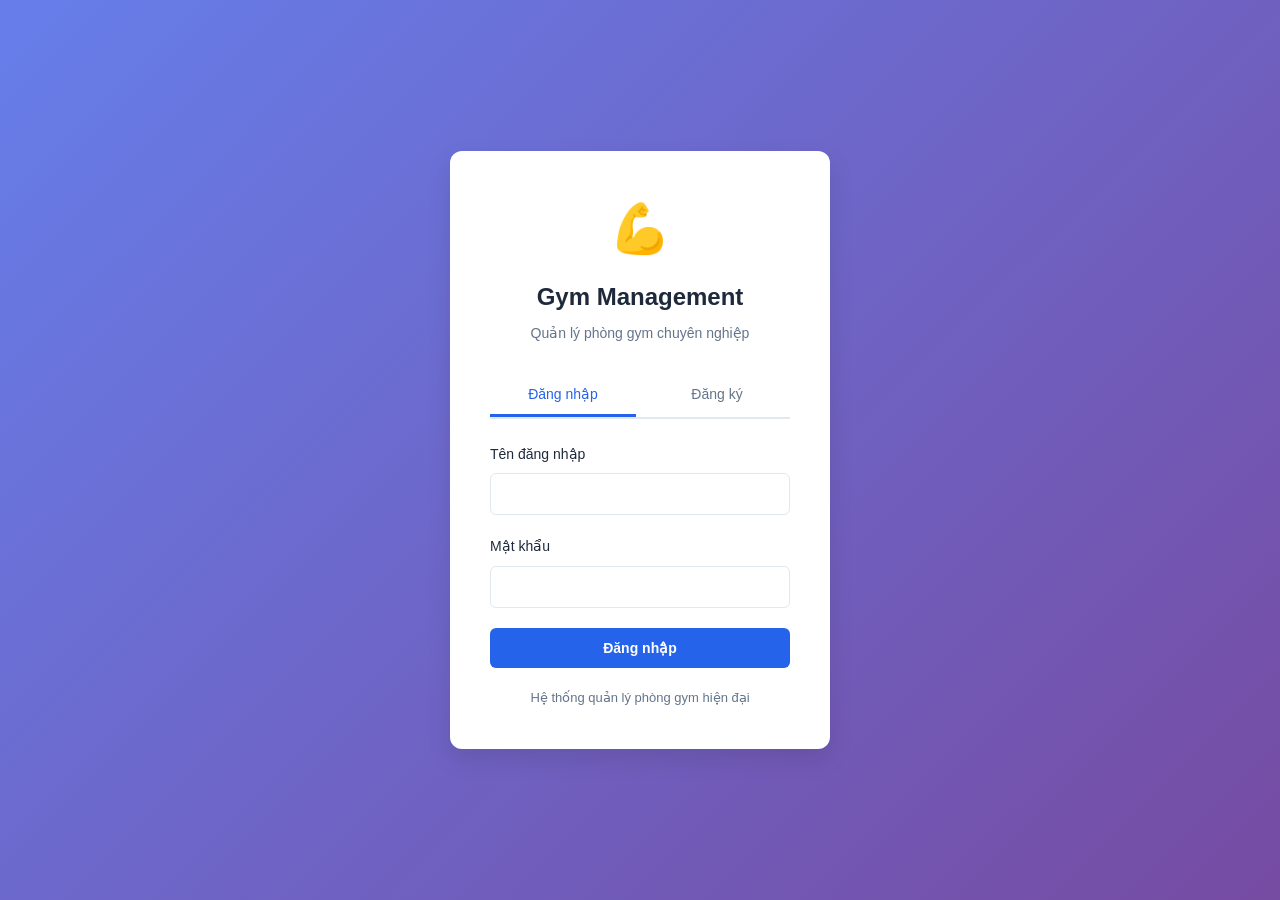
==== commit 2b7850a5: "feat: add registration, change password, and user management - Add registration form with tab switch" ====
--- a/GymManegement/wwwroot/index.html
+++ b/GymManegement/wwwroot/index.html
@@ -26,6 +26,7 @@
                 <button id="menuToggle" class="menu-toggle">☰</button>
                 <div class="header-info">
                     <span id="userInfo" class="user-info"></span>
+                    <button id="changePasswordBtn" class="btn btn-sm btn-info" style="margin-right: 12px;">🔑 Đổi MK</button>
                     <button id="logoutBtn" class="btn-logout">Đăng xuất</button>
                 </div>
             </header>
@@ -45,6 +46,35 @@
         <div class="spinner"></div>
     </div>
     
+    <!-- Global Change Password Modal -->
+    <div id="globalChangePasswordModal" class="modal">
+        <div class="modal-content">
+            <div class="modal-header">
+                <h3 class="modal-title">Đổi Mật Khẩu</h3>
+                <button class="modal-close" onclick="closeGlobalChangePasswordModal()">×</button>
+            </div>
+            <form id="globalChangePasswordForm">
+                <div class="form-group">
+                    <label>Mật khẩu cũ</label>
+                    <input type="password" id="globalOldPassword" required minlength="6">
+                </div>
+                <div class="form-group">
+                    <label>Mật khẩu mới</label>
+                    <input type="password" id="globalNewPassword" required minlength="6">
+                </div>
+                <div class="form-group">
+                    <label>Xác nhận mật khẩu mới</label>
+                    <input type="password" id="globalConfirmNewPassword" required minlength="6">
+                </div>
+                <div id="globalChangePasswordError" class="error-message" style="display: none;"></div>
+                <div class="modal-footer">
+                    <button type="button" class="btn btn-sm" onclick="closeGlobalChangePasswordModal()">Hủy</button>
+                    <button type="submit" class="btn btn-sm btn-primary">Đổi mật khẩu</button>
+                </div>
+            </form>
+        </div>
+    </div>
+    
     <!-- Load all JS files -->
     <script src="js/api.js"></script>
     <script src="js/auth.js"></script>
@@ -60,6 +90,7 @@
     <script src="js/invoices.js"></script>
     <script src="js/payments.js"></script>
     <script src="js/reports.js"></script>
+    <script src="js/users.js"></script>
     
     <script>
         // Initialize app on page load
@@ -72,10 +103,66 @@
         // Logout handler
         document.getElementById('logoutBtn').addEventListener('click', logout);
         
+        // Change password handler
+        document.getElementById('changePasswordBtn').addEventListener('click', showGlobalChangePasswordModal);
+        document.getElementById('globalChangePasswordForm').addEventListener('submit', handleGlobalChangePassword);
+        
         // Mobile menu toggle
         document.getElementById('menuToggle').addEventListener('click', () => {
             document.getElementById('sidebar').classList.toggle('active');
         });
+        
+        // Global change password functions
+        function showGlobalChangePasswordModal() {
+            document.getElementById('globalChangePasswordModal').classList.add('show');
+            document.getElementById('globalChangePasswordForm').reset();
+            document.getElementById('globalChangePasswordError').style.display = 'none';
+        }
+        
+        function closeGlobalChangePasswordModal() {
+            document.getElementById('globalChangePasswordModal').classList.remove('show');
+        }
+        
+        async function handleGlobalChangePassword(e) {
+            e.preventDefault();
+            
+            const oldPassword = document.getElementById('globalOldPassword').value;
+            const newPassword = document.getElementById('globalNewPassword').value;
+            const confirmPassword = document.getElementById('globalConfirmNewPassword').value;
+            const errorDiv = document.getElementById('globalChangePasswordError');
+            
+            errorDiv.style.display = 'none';
+            
+            if (newPassword !== confirmPassword) {
+                errorDiv.textContent = 'Mật khẩu xác nhận không khớp';
+                errorDiv.style.display = 'block';
+                return;
+            }
+            
+            if (newPassword.length < 6) {
+                errorDiv.textContent = 'Mật khẩu mới phải có ít nhất 6 ký tự';
+                errorDiv.style.display = 'block';
+                return;
+            }
+            
+            try {
+                showLoading();
+                await apiFetch('/api/Auth/change-password', {
+                    method: 'POST',
+                    body: JSON.stringify({
+                        oldPassword,
+                        newPassword
+                    })
+                });
+                hideLoading();
+                showSuccess('Đổi mật khẩu thành công');
+                closeGlobalChangePasswordModal();
+            } catch (error) {
+                hideLoading();
+                errorDiv.textContent = 'Đổi mật khẩu thất bại: ' + error.message;
+                errorDiv.style.display = 'block';
+            }
+        }
     </script>
 </body>
 </html>
--- a/GymManegement/wwwroot/css/style.css
+++ b/GymManegement/wwwroot/css/style.css
@@ -107,6 +107,44 @@
     border-radius: 6px;
     margin-bottom: 20px;
     font-size: 14px;
+}
+
+.success-message {
+    background: #d1fae5;
+    color: #065f46;
+    padding: 12px;
+    border-radius: 6px;
+    margin-bottom: 20px;
+    font-size: 14px;
+}
+
+.auth-tabs {
+    display: flex;
+    gap: 8px;
+    margin-bottom: 24px;
+    border-bottom: 2px solid var(--border);
+}
+
+.auth-tab {
+    flex: 1;
+    padding: 12px;
+    background: none;
+    border: none;
+    border-bottom: 3px solid transparent;
+    cursor: pointer;
+    font-size: 14px;
+    font-weight: 500;
+    color: var(--text-secondary);
+    transition: all 0.3s;
+}
+
+.auth-tab:hover {
+    color: var(--primary);
+}
+
+.auth-tab.active {
+    color: var(--primary);
+    border-bottom-color: var(--primary);
 }
 
 .btn-primary {
